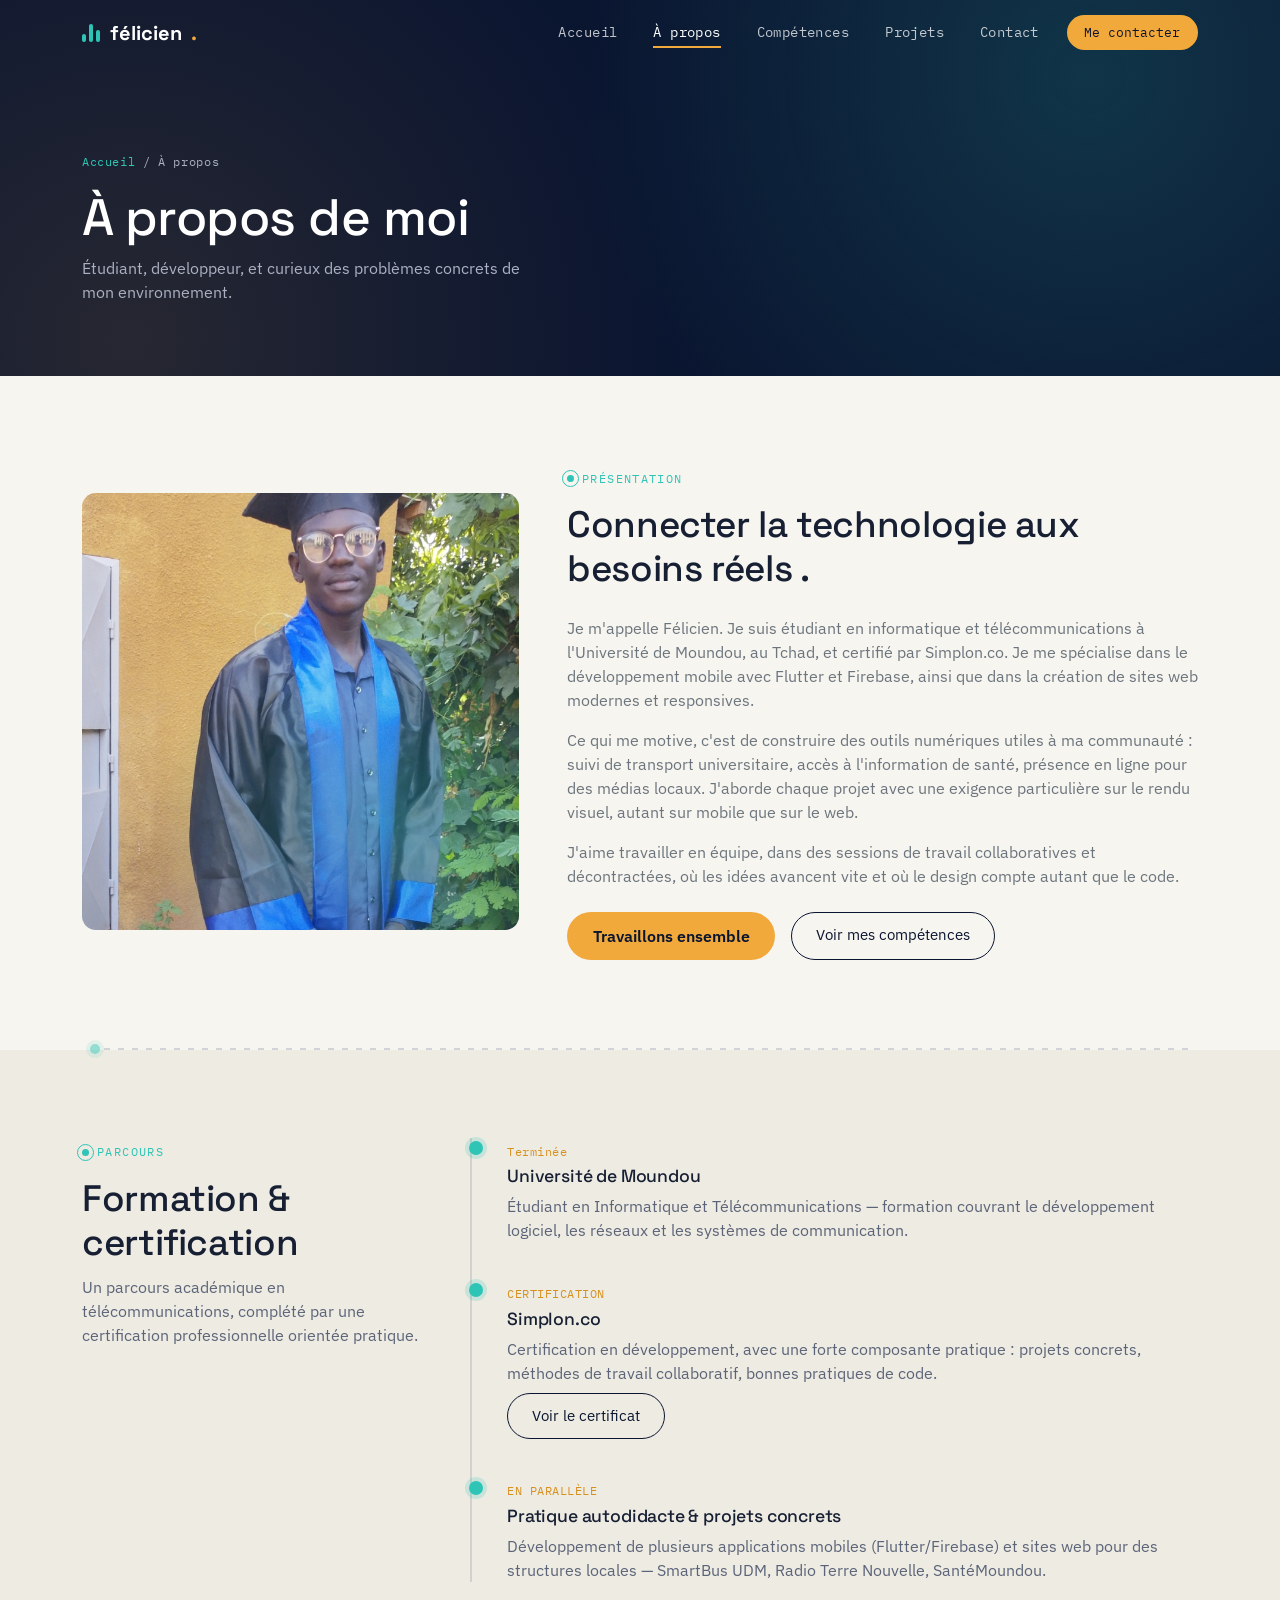
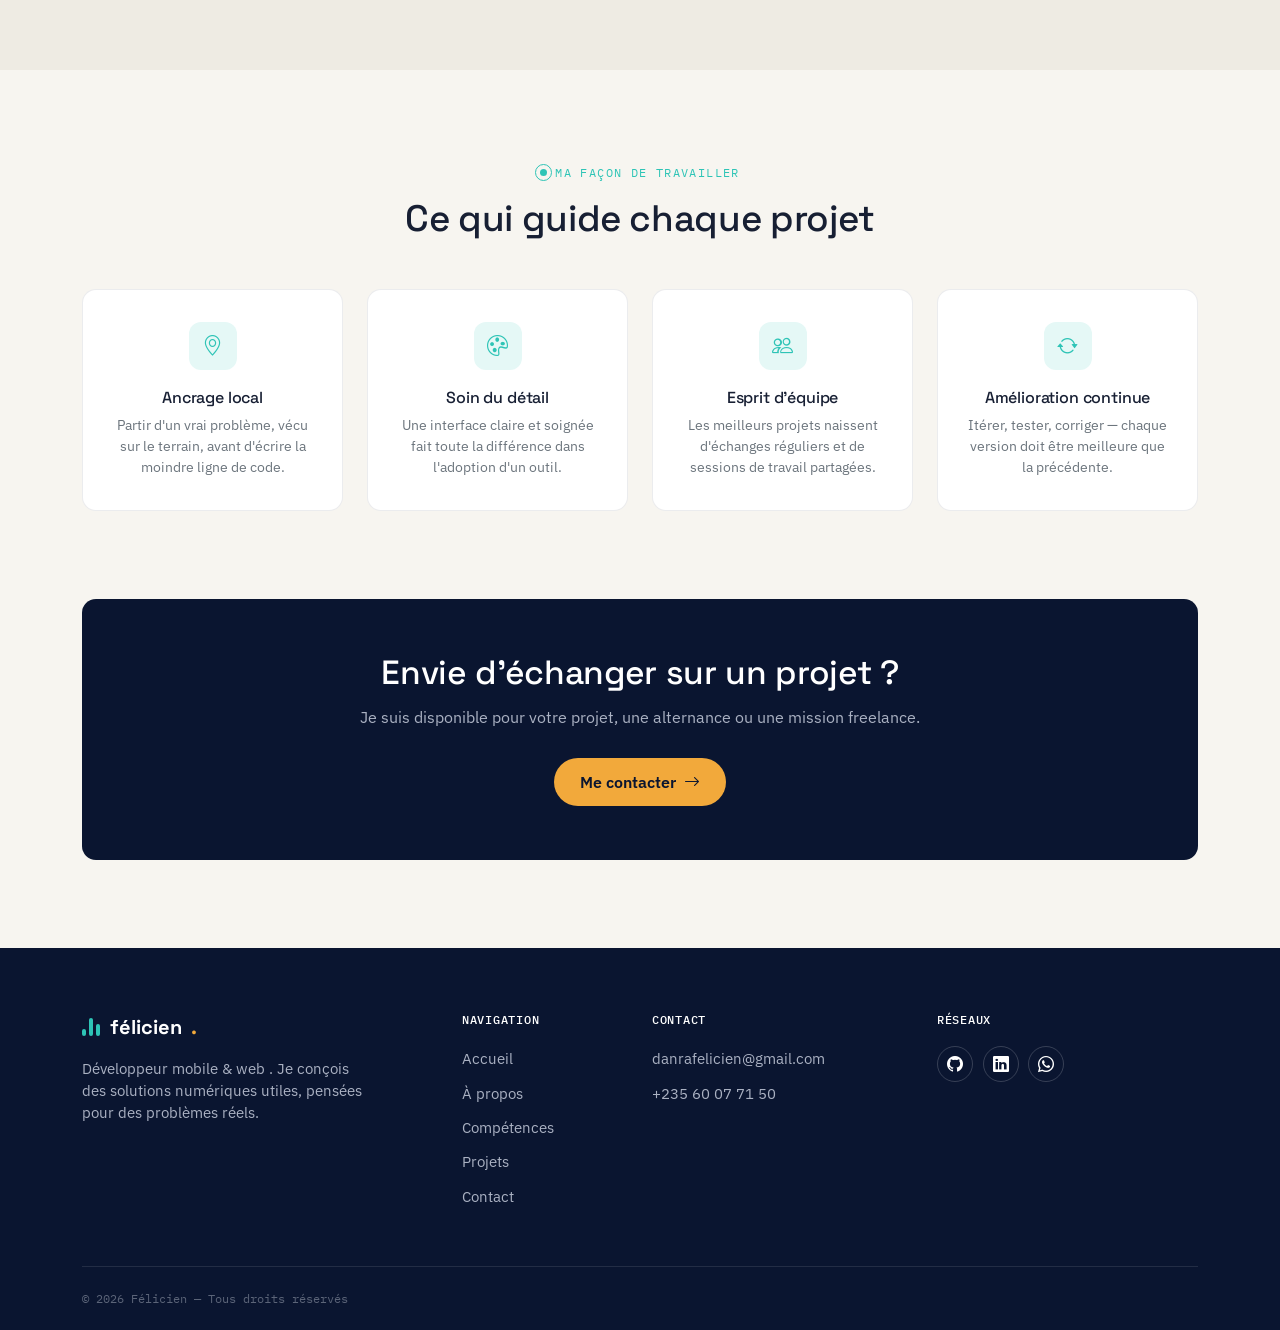
==== a-propos.html @ 2912dfcc "Réorganiser le portfolio pour GitHub Pages" ====
<!DOCTYPE html>
<html lang="fr">
<head>
<meta charset="UTF-8">
<meta name="viewport" content="width=device-width, initial-scale=1.0">
<title>À propos — Félicien | Portfolio</title>
<meta name="description" content="Parcours, formation et approche de Félicien, développeur mobile & web, étudiant en informatique et télécommunications à l'Université de Moundou, certifié Simplon.co.">

<link rel="preconnect" href="https://fonts.googleapis.com">
<link rel="preconnect" href="https://fonts.gstatic.com" crossorigin>
<link href="https://fonts.googleapis.com/css2?family=Space+Grotesk:wght@500;600;700&family=IBM+Plex+Sans:wght@400;500;600&family=IBM+Plex+Mono:wght@400;500&display=swap" rel="stylesheet">
<link rel="stylesheet" href="https://cdn.jsdelivr.net/npm/bootstrap-icons@1.11.3/font/bootstrap-icons.css">
<link rel="stylesheet" href="https://cdn.jsdelivr.net/npm/bootstrap@5.3.3/dist/css/bootstrap.min.css">
<link rel="stylesheet" href="css/style.css">
</head>
<body>
<a href="#main" class="skip-link">Aller au contenu</a>

<!-- ===== NAVBAR ===== -->
<nav class="navbar navbar-expand-lg site-nav">
  <div class="container">
    <a class="brand" href="index.html">
      <span class="bars" aria-hidden="true"><span></span><span></span><span></span></span>
      félicien<span class="dot-period">.</span>
    </a>
    <button class="navbar-toggler" type="button" data-bs-toggle="collapse" data-bs-target="#mainNav" aria-controls="mainNav" aria-expanded="false" aria-label="Ouvrir le menu">
      <i class="bi bi-list"></i>
    </button>
    <div class="collapse navbar-collapse justify-content-end" id="mainNav">
      <ul class="navbar-nav align-items-lg-center gap-1">
        <li class="nav-item"><a class="nav-link" href="index.html">Accueil</a></li>
        <li class="nav-item"><a class="nav-link" href="a-propos.html">À propos</a></li>
        <li class="nav-item"><a class="nav-link" href="competences.html">Compétences</a></li>
        <li class="nav-item"><a class="nav-link" href="projets.html">Projets</a></li>
        <li class="nav-item"><a class="nav-link" href="contact.html">Contact</a></li>
        <li class="nav-item ms-lg-2 mt-2 mt-lg-0">
          <a class="btn btn-nav-cta" href="contact.html">Me contacter</a>
        </li>
      </ul>
    </div>
  </div>
</nav>

<main id="main">
  <!-- ===== HEADER DE PAGE ===== -->
  <header class="page-header">
    <div class="container">
      <p class="breadcrumb-mono mb-3"><a href="index.html">Accueil</a> / À propos</p>
      <h1>À propos de moi</h1>
      <p>Étudiant, développeur, et curieux des problèmes concrets de mon environnement.</p>
    </div>
  </header>

  <!-- ===== BIO ===== -->
  <section>
    <div class="container">
      <div class="row g-5 align-items-center">
        <div class="col-lg-5 reveal">
          <div class="about-photo">
           
                 <img src="assets/photo.jpg" alt="Félicien" class="w-100 h-100" style="object-fit:cover;"> 
          </div>
        </div>
        <div class="col-lg-7 reveal">
          <span class="eyebrow"><span class="dot"></span>Présentation</span>
          <h2 class="section-title mb-4">Connecter la technologie aux besoins réels .</h2>
          <p class="text-secondary mb-3">Je m'appelle Félicien. Je suis étudiant en informatique et télécommunications à l'Université de Moundou, au Tchad, et certifié par Simplon.co. Je me spécialise dans le développement mobile avec Flutter et Firebase, ainsi que dans la création de sites web modernes et responsives.</p>
          <p class="text-secondary mb-3">Ce qui me motive, c'est de construire des outils numériques utiles à ma communauté : suivi de transport universitaire, accès à l'information de santé, présence en ligne pour des médias locaux. J'aborde chaque projet avec une exigence particulière sur le rendu visuel, autant sur mobile que sur le web.</p>
          <p class="text-secondary mb-4">J'aime travailler en équipe, dans des sessions de travail collaboratives et décontractées, où les idées avancent vite et où le design compte autant que le code.</p>
          <div class="d-flex flex-wrap gap-3">
            <a href="contact.html" class="btn btn-primary-amber">Travaillons ensemble</a>
            <a href="competences.html" class="btn btn-outline-navy">Voir mes compétences</a>
          </div>
        </div>
      </div>
    </div>
  </section>

  <div class="transmission-line"><span class="pulse-dot"></span></div>

  <!-- ===== PARCOURS / TIMELINE ===== -->
  <section class="bg-paper-dim">
    <div class="container">
      <div class="row g-5">
        <div class="col-lg-4 reveal">
          <span class="eyebrow"><span class="dot"></span>Parcours</span>
          <h2 class="section-title">Formation &amp; certification</h2>
          <p class="section-sub">Un parcours académique en télécommunications, complété par une certification professionnelle orientée pratique.</p>
        </div>
        <div class="col-lg-8 reveal">
          <div class="timeline">
            <div class="timeline-item">
              <span class="period">Terminée</span>
              <h3>Université de Moundou</h3>
              <p>Étudiant en Informatique et Télécommunications — formation couvrant le développement logiciel, les réseaux et les systèmes de communication.</p>
            </div>
            <div class="timeline-item">
              <span class="period">CERTIFICATION</span>
              <h3>Simplon.co</h3>
              <p>Certification en développement, avec une forte composante pratique : projets concrets, méthodes de travail collaboratif, bonnes pratiques de code.</p>
              <button class="btn btn-outline-navy mt-2" onclick="window.open('certificat.html', '_blank')">Voir le certificat</button>
            </div>
            <div class="timeline-item">
              <span class="period">EN PARALLÈLE</span>
              <h3>Pratique autodidacte &amp; projets concrets</h3>
              <p>Développement de plusieurs applications mobiles (Flutter/Firebase) et sites web pour des structures locales — SmartBus UDM, Radio Terre Nouvelle, SantéMoundou.</p>
            </div>
          </div>
        </div>
      </div>
    </div>
  </section>

  <!-- ===== APPROCHE / VALEURS ===== -->
  <section>
    <div class="container">
      <div class="text-center mb-5 reveal">
        <span class="eyebrow justify-content-center"><span class="dot"></span>Ma façon de travailler</span>
        <h2 class="section-title">Ce qui guide chaque projet</h2>
      </div>
      <div class="row g-4">
        <div class="col-md-6 col-lg-3 reveal">
          <div class="card-value h-100 text-center">
            <div class="icon-wrap mx-auto"><i class="bi bi-geo-alt"></i></div>
            <h3 class="h6">Ancrage local</h3>
            <p class="small text-secondary mb-0">Partir d'un vrai problème, vécu sur le terrain, avant d'écrire la moindre ligne de code.</p>
          </div>
        </div>
        <div class="col-md-6 col-lg-3 reveal">
          <div class="card-value h-100 text-center">
            <div class="icon-wrap mx-auto"><i class="bi bi-palette"></i></div>
            <h3 class="h6">Soin du détail</h3>
            <p class="small text-secondary mb-0">Une interface claire et soignée fait toute la différence dans l'adoption d'un outil.</p>
          </div>
        </div>
        <div class="col-md-6 col-lg-3 reveal">
          <div class="card-value h-100 text-center">
            <div class="icon-wrap mx-auto"><i class="bi bi-people"></i></div>
            <h3 class="h6">Esprit d'équipe</h3>
            <p class="small text-secondary mb-0">Les meilleurs projets naissent d'échanges réguliers et de sessions de travail partagées.</p>
          </div>
        </div>
        <div class="col-md-6 col-lg-3 reveal">
          <div class="card-value h-100 text-center">
            <div class="icon-wrap mx-auto"><i class="bi bi-arrow-repeat"></i></div>
            <h3 class="h6">Amélioration continue</h3>
            <p class="small text-secondary mb-0">Itérer, tester, corriger — chaque version doit être meilleure que la précédente.</p>
          </div>
        </div>
      </div>
    </div>
  </section>

  <!-- ===== CTA FINAL ===== -->
  <section class="pt-0">
    <div class="container">
      <div class="cta-band reveal">
        <h2>Envie d'échanger sur un projet ?</h2>
        <p>Je suis disponible pour votre projet, une alternance ou une mission freelance.</p>
        <a href="contact.html" class="btn btn-primary-amber">Me contacter <i class="bi bi-arrow-right ms-1"></i></a>
      </div>
    </div>
  </section>
</main>

<!-- ===== FOOTER ===== -->
<footer class="site-footer">
  <div class="container">
    <div class="row g-4">
      <div class="col-lg-4">
        <div class="brand">
          <span class="bars" aria-hidden="true"><span></span><span></span><span></span></span>
          félicien<span class="dot-period">.</span>
        </div>
        <p>Développeur mobile &amp; web . Je conçois des solutions numériques utiles, pensées pour des problèmes réels.</p>
      </div>
      <div class="col-lg-2 col-6">
        <h5>Navigation</h5>
        <ul>
          <li><a href="index.html">Accueil</a></li>
          <li><a href="a-propos.html">À propos</a></li>
          <li><a href="competences.html">Compétences</a></li>
          <li><a href="projets.html">Projets</a></li>
          <li><a href="contact.html">Contact</a></li>
        </ul>
      </div>
      <div class="col-lg-3 col-6">
        <h5>Contact</h5>
        <ul>
          <li><a href="mailto:felicien@example.com">danrafelicien@gmail.com</a></li>
          <li><a href="tel:+23560077150">+235 60 07 71 50</a></li>
        </ul>
      </div>
      <div class="col-lg-3">
        <h5>Réseaux</h5>
        <div class="footer-social">
          <a href="#" aria-label="GitHub"><i class="bi bi-github"></i></a>
          <a href="#" aria-label="LinkedIn"><i class="bi bi-linkedin"></i></a>
          <a href="#" aria-label="WhatsApp"><i class="bi bi-whatsapp"></i></a>
        </div>
      </div>
    </div>
    <div class="footer-bottom">
      <span>© <span class="current-year"></span> Félicien — Tous droits réservés</span>
    </div>
  </div>
</footer>

<script src="https://cdn.jsdelivr.net/npm/bootstrap@5.3.3/dist/js/bootstrap.bundle.min.js"></script>
<script src="js/script.js"></script>
</body>
</html>
---- css/style.css ----
/* ===================================================================
   PORTFOLIO — Design system
   Thème : "signal" — clin d'œil aux télécoms, au GPS temps réel et à
   la radio communautaire. Navy profond + ambre + sarcelle "signal".
=================================================================== */

:root{
  /* Couleurs */
  --navy-900:#0a1530;
  --navy-800:#101d3f;
  --navy-700:#172955;
  --paper:#f7f5f0;
  --paper-dim:#eeebe3;
  --ink:#171f33;
  --slate-500:#5b6478;
  --slate-300:#aab1c2;
  --amber:#f2a93b;
  --amber-dark:#d6911f;
  --signal:#2ec4b6;
  --signal-soft:#2ec4b633;
  --danger:#e0633f;

  /* Typo */
  --font-display:'Space Grotesk', sans-serif;
  --font-body:'IBM Plex Sans', sans-serif;
  --font-mono:'IBM Plex Mono', monospace;

  --radius:14px;
  --radius-sm:8px;
  --shadow-soft:0 20px 50px -20px rgba(10,21,48,0.35);
}

*{box-sizing:border-box;}
html{scroll-behavior:smooth;}
body{
  font-family:var(--font-body);
  color:var(--ink);
  background:var(--paper);
  -webkit-font-smoothing:antialiased;
  overflow-x:hidden;
}
h1,h2,h3,h4,.font-display{font-family:var(--font-display); letter-spacing:-0.01em;}
.font-mono{font-family:var(--font-mono);}

a{text-decoration:none;}
::selection{background:var(--amber); color:var(--navy-900);}

.text-amber{color:var(--amber);}
.text-signal{color:var(--signal);}
.bg-navy{background:var(--navy-900);}

/* Skip link (accessibilité) */
.skip-link{
  position:absolute; left:-999px; top:0; background:var(--amber); color:var(--navy-900);
  padding:.5rem 1rem; z-index:2000; border-radius:0 0 8px 0; font-family:var(--font-mono); font-size:.85rem;
}
.skip-link:focus{left:0;}

:focus-visible{outline:2px solid var(--signal); outline-offset:3px;}

/* ---------- Eyebrow / badge "signal" ---------- */
.eyebrow{
  display:inline-flex; align-items:center; gap:.5rem;
  font-family:var(--font-mono); font-size:.72rem; letter-spacing:.12em; text-transform:uppercase;
  color:var(--signal); margin-bottom:1rem;
}
.eyebrow .dot{
  width:7px; height:7px; border-radius:50%; background:var(--signal); position:relative; flex:none;
}
.eyebrow .dot::after{
  content:''; position:absolute; inset:-5px; border-radius:50%; border:1px solid var(--signal);
  animation:pulse-ring 2.2s ease-out infinite;
}
@keyframes pulse-ring{
  0%{transform:scale(.5); opacity:.9;}
  100%{transform:scale(2.2); opacity:0;}
}
@media (prefers-reduced-motion:reduce){
  .eyebrow .dot::after{animation:none; display:none;}
}

/* ---------- NAVBAR ---------- */
.site-nav{
  position:fixed; top:0; left:0; right:0; z-index:1000;
  padding:.9rem 0;
  background:transparent;
  transition:background .35s ease, padding .35s ease, box-shadow .35s ease;
}
.site-nav.scrolled{
  background:rgba(10,21,48,0.92);
  backdrop-filter:blur(10px);
  padding:.55rem 0;
  box-shadow:0 10px 30px -15px rgba(0,0,0,.5);
}
.brand{
  display:flex; align-items:center; gap:.6rem;
  font-family:var(--font-display); font-weight:700; font-size:1.25rem;
  color:#fff;
}
.brand .bars{display:flex; align-items:flex-end; gap:3px; height:18px;}
.brand .bars span{
  width:4px; background:var(--signal); border-radius:2px;
  animation:bar-bounce 1.4s ease-in-out infinite;
}
.brand .bars span:nth-child(1){height:40%; animation-delay:0s;}
.brand .bars span:nth-child(2){height:100%; animation-delay:.18s;}
.brand .bars span:nth-child(3){height:65%; animation-delay:.36s;}
@keyframes bar-bounce{
  0%,100%{transform:scaleY(.5);}
  50%{transform:scaleY(1);}
}
.brand .dot-period{color:var(--amber);}

.site-nav .nav-link{
  font-family:var(--font-mono); font-size:.85rem; letter-spacing:.03em;
  color:rgba(255,255,255,.75) !important;
  padding:.5rem 1rem !important; position:relative;
}
.site-nav .nav-link::after{
  content:''; position:absolute; left:1rem; right:1rem; bottom:.15rem; height:2px;
  background:var(--amber); transform:scaleX(0); transform-origin:left; transition:transform .25s ease;
}
.site-nav .nav-link:hover, .site-nav .nav-link.active{color:#fff !important;}
.site-nav .nav-link:hover::after, .site-nav .nav-link.active::after{transform:scaleX(1);}
.site-nav .btn-nav-cta{
  font-family:var(--font-mono); font-size:.82rem;
  background:var(--amber); color:var(--navy-900); border:none;
  padding:.5rem 1.1rem; border-radius:50px; transition:transform .2s ease, background .2s ease;
}
.site-nav .btn-nav-cta:hover{background:#fff; transform:translateY(-2px);}
.navbar-toggler{border:none; padding:0;}
.navbar-toggler:focus{box-shadow:none;}
.navbar-toggler .bi{color:#fff; font-size:1.6rem;}

/* ---------- PAGE HEADER (sous-pages) ---------- */
.page-header{
  background:var(--navy-900);
  background-image:
    radial-gradient(circle at 85% 20%, rgba(46,196,182,.18), transparent 45%),
    radial-gradient(circle at 10% 90%, rgba(242,169,59,.12), transparent 45%);
  color:#fff;
  padding:9.5rem 0 4.5rem;
  position:relative;
  overflow:hidden;
}
.page-header h1{font-size:clamp(2.1rem, 4vw, 3.2rem); margin-bottom:.5rem;}
.page-header p{color:var(--slate-300); max-width:46ch; margin:0;}
.page-header .breadcrumb-mono{
  font-family:var(--font-mono); font-size:.78rem; color:var(--slate-300); letter-spacing:.05em;
}
.page-header .breadcrumb-mono a{color:var(--signal);}

/* ---------- HERO (accueil) ---------- */
.hero{
  background:var(--navy-900);
  background-image:
    radial-gradient(circle at 80% 10%, rgba(46,196,182,.20), transparent 40%),
    radial-gradient(circle at 0% 100%, rgba(242,169,59,.14), transparent 45%);
  color:#fff;
  padding:10.5rem 0 6rem;
  position:relative;
  overflow:hidden;
}
.hero h1{
  font-size:clamp(2.3rem, 5vw, 3.6rem);
  line-height:1.12;
}
.hero .lead-text{color:var(--slate-300); font-size:1.08rem; max-width:46ch;}
.hero-stats{display:flex; gap:2.2rem; margin-top:2.5rem; flex-wrap:wrap;}
.hero-stats .stat-num{font-family:var(--font-display); font-size:1.7rem; color:var(--amber);}
.hero-stats .stat-label{font-family:var(--font-mono); font-size:.72rem; color:var(--slate-300); letter-spacing:.04em;}

/* Graphique "signal" radar dans le hero */
.signal-art{position:relative; width:100%; height:360px; display:flex; align-items:center; justify-content:center;}
.signal-art svg{width:100%; height:100%; max-width:380px;}
.signal-art .ring{
  fill:none; stroke:var(--signal); stroke-width:1.4; opacity:0;
  transform-origin:center;
  animation:radar-pulse 3.6s ease-out infinite;
}
.signal-art .ring.r2{animation-delay:1.2s;}
.signal-art .ring.r3{animation-delay:2.4s;}
@keyframes radar-pulse{
  0%{transform:scale(.35); opacity:.9;}
  85%{opacity:0;}
  100%{transform:scale(1); opacity:0;}
}
@media (prefers-reduced-motion:reduce){
  .signal-art .ring{animation:none; opacity:.35; transform:scale(.7);}
}

/* ---------- BOUTONS ---------- */
.btn-primary-amber{
  background:var(--amber); border:none; color:var(--navy-900); font-weight:600;
  padding:.75rem 1.6rem; border-radius:50px; transition:transform .2s ease, box-shadow .2s ease;
}
.btn-primary-amber:hover{transform:translateY(-2px); box-shadow:0 14px 30px -10px rgba(242,169,59,.5); color:var(--navy-900);}
.btn-outline-light-custom{
  border:1.5px solid rgba(255,255,255,.35); color:#fff; padding:.75rem 1.6rem; border-radius:50px;
  transition:border-color .2s ease, background .2s ease;
}
.btn-outline-light-custom:hover{border-color:#fff; background:rgba(255,255,255,.08); color:#fff;}
.btn-outline-navy{
  border:1.5px solid var(--navy-900); color:var(--navy-900); padding:.7rem 1.5rem; border-radius:50px;
  transition:all .2s ease; font-size:.92rem;
}
.btn-outline-navy:hover{background:var(--navy-900); color:#fff;}

/* ---------- SECTIONS GÉNÉRALES ---------- */
section{padding:5.5rem 0;}
.section-title{font-size:clamp(1.7rem, 3vw, 2.3rem); margin-bottom:.6rem;}
.section-sub{color:var(--slate-500); max-width:56ch;}
.bg-paper-dim{background:var(--paper-dim);}

/* Ligne "transmission" — séparateur signature, utilisé entre sections */
.transmission-line{
  position:relative; height:2px; background:repeating-linear-gradient(90deg, var(--slate-300) 0 6px, transparent 6px 14px);
  margin:0 auto; max-width:1100px; opacity:.5;
}
.transmission-line .pulse-dot{
  position:absolute; top:-4px; width:10px; height:10px; border-radius:50%; background:var(--signal);
  box-shadow:0 0 0 4px var(--signal-soft);
  animation:travel 6s linear infinite;
}
@keyframes travel{
  0%{left:0%;} 100%{left:100%;}
}
@media (prefers-reduced-motion:reduce){.transmission-line .pulse-dot{animation:none; left:50%;}}

/* ---------- CARTES ---------- */
.card-skill, .card-value, .card-project{
  background:#fff; border:1px solid rgba(10,21,48,.08); border-radius:var(--radius);
  transition:transform .25s ease, box-shadow .25s ease;
}
.card-skill:hover, .card-value:hover{transform:translateY(-4px); box-shadow:var(--shadow-soft);}

.card-value{padding:2rem 1.6rem;}
.card-value .icon-wrap{
  width:48px; height:48px; border-radius:12px; display:flex; align-items:center; justify-content:center;
  background:rgba(46,196,182,.12); color:var(--signal); font-size:1.3rem; margin-bottom:1.1rem;
}

.skill-group{margin-bottom:2.6rem;}
.skill-group h3{display:flex; align-items:center; gap:.6rem; font-size:1.15rem; margin-bottom:1.1rem;}
.skill-group h3 .bi{color:var(--signal);}
.chip-list{display:flex; flex-wrap:wrap; gap:.6rem;}
.chip{
  font-family:var(--font-mono); font-size:.82rem; padding:.5rem 1rem; border-radius:50px;
  background:#fff; border:1px solid rgba(10,21,48,.12); color:var(--ink);
  display:inline-flex; align-items:center; gap:.5rem; transition:border-color .2s, color .2s;
}
.chip .bi{color:var(--amber-dark); font-size:.95rem;}
.chip:hover{border-color:var(--signal); color:var(--signal);}

.softskill-row{display:flex; align-items:flex-start; gap:1rem; padding:1.1rem 0; border-bottom:1px solid rgba(10,21,48,.08);}
.softskill-row:last-child{border-bottom:none;}
.softskill-row .num{font-family:var(--font-mono); color:var(--amber-dark); font-size:.85rem; flex:none; width:28px;}

/* ---------- PROJETS ---------- */
.project-filters{display:flex; gap:.7rem; flex-wrap:wrap; margin-bottom:2.6rem;}
.filter-btn{
  font-family:var(--font-mono); font-size:.82rem; padding:.5rem 1.2rem; border-radius:50px;
  border:1.5px solid rgba(10,21,48,.15); background:#fff; color:var(--ink); cursor:pointer;
  transition:all .2s ease;
}
.filter-btn.active, .filter-btn:hover{background:var(--navy-900); color:#fff; border-color:var(--navy-900);}

.card-project{overflow:hidden;}
.project-thumb{
  height:190px; position:relative; display:flex; align-items:center; justify-content:center;
  color:#fff; font-family:var(--font-display); font-size:2.6rem; overflow:hidden;
}
.project-thumb::before{
  content:''; position:absolute; inset:0; opacity:.18;
  background-image:radial-gradient(circle, #fff 1px, transparent 1.4px);
  background-size:16px 16px;
}
.thumb-1{background:linear-gradient(135deg, #172955, #2ec4b6);}
.thumb-2{background:linear-gradient(135deg, #0a1530, #f2a93b);}
.thumb-3{background:linear-gradient(135deg, #172955, #e0633f);}

.status-pill{
  position:absolute; top:.9rem; right:.9rem; font-family:var(--font-mono); font-size:.7rem;
  background:rgba(10,21,48,.55); color:#fff; padding:.35rem .7rem; border-radius:50px;
  display:flex; align-items:center; gap:.4rem; backdrop-filter:blur(4px);
}
.status-pill .dot{width:6px; height:6px; border-radius:50%; background:var(--signal); flex:none;}

.card-project .body{padding:1.6rem;}
.card-project h3{font-size:1.25rem; margin-bottom:.5rem;}
.card-project p{color:var(--slate-500); font-size:.94rem;}
.tag-row{display:flex; gap:.5rem; flex-wrap:wrap; margin:1rem 0;}
.tag{font-family:var(--font-mono); font-size:.72rem; background:var(--paper-dim); padding:.3rem .7rem; border-radius:6px; color:var(--ink);}
.project-links{display:flex; gap:1.1rem; margin-top:.6rem;}
.project-links a{font-size:.86rem; color:var(--navy-900); font-weight:600; display:inline-flex; align-items:center; gap:.4rem;}
.project-links a:hover{color:var(--signal);}

/* ---------- TIMELINE (à propos) ---------- */
.timeline{position:relative; padding-left:2.2rem; border-left:2px solid rgba(10,21,48,.12);}
.timeline-item{position:relative; padding-bottom:2.4rem;}
.timeline-item:last-child{padding-bottom:0;}
.timeline-item::before{
  content:''; position:absolute; left:-2.36rem; top:.2rem; width:14px; height:14px; border-radius:50%;
  background:var(--signal); box-shadow:0 0 0 4px var(--signal-soft);
}
.timeline-item .period{font-family:var(--font-mono); font-size:.78rem; color:var(--amber-dark); letter-spacing:.04em;}
.timeline-item h3{font-size:1.1rem; margin:.3rem 0 .4rem;}
.timeline-item p{color:var(--slate-500); margin:0;}

.about-photo{
  aspect-ratio:1; border-radius:var(--radius); background:linear-gradient(160deg, var(--navy-800), var(--navy-900));
  display:flex; align-items:center; justify-content:center; position:relative; overflow:hidden;
}
.about-photo .initials{font-family:var(--font-display); font-size:5rem; color:#fff; opacity:.92;}
.about-photo::after{
  content:''; position:absolute; inset:0;
  background-image:radial-gradient(circle at 70% 75%, rgba(46,196,182,.35), transparent 50%);
}

/* ---------- CONTACT ---------- */
.contact-card{background:var(--navy-900); color:#fff; border-radius:var(--radius); padding:2.4rem; height:100%;}
.contact-card .row-item{display:flex; gap:1rem; align-items:flex-start; margin-bottom:1.6rem;}
.contact-card .row-item .bi{color:var(--signal); font-size:1.25rem; margin-top:.15rem;}
.contact-card .row-item small{display:block; font-family:var(--font-mono); color:var(--slate-300); font-size:.72rem; letter-spacing:.04em; margin-bottom:.15rem;}
.contact-card .social-row{display:flex; gap:.7rem; margin-top:1.8rem;}
.contact-card .social-row a{
  width:40px; height:40px; border-radius:50%; border:1px solid rgba(255,255,255,.25);
  display:flex; align-items:center; justify-content:center; color:#fff; transition:all .2s ease;
}
.contact-card .social-row a:hover{background:var(--signal); border-color:var(--signal); color:var(--navy-900);}

.form-control-custom{
  background:#fff; border:1.5px solid rgba(10,21,48,.15); border-radius:var(--radius-sm);
  padding:.75rem 1rem; font-size:.95rem;
}
.form-control-custom:focus{border-color:var(--signal); box-shadow:0 0 0 3px var(--signal-soft);}
.form-label-custom{font-family:var(--font-mono); font-size:.78rem; letter-spacing:.03em; color:var(--slate-500); margin-bottom:.4rem;}
.form-feedback{font-size:.8rem; color:var(--danger); display:none; margin-top:.3rem;}
.was-validated-field.is-invalid .form-control-custom{border-color:var(--danger);}
.was-validated-field.is-invalid .form-feedback{display:block;}
.alert-success-custom{
  background:rgba(46,196,182,.12); border:1px solid var(--signal); color:#0d6d63;
  border-radius:var(--radius-sm); padding:1rem 1.2rem; display:none; align-items:center; gap:.7rem; font-size:.92rem;
}

/* ---------- CTA bande avant footer ---------- */
.cta-band{
  background:var(--navy-900); color:#fff; border-radius:var(--radius); padding:3.4rem 2.5rem;
  position:relative; overflow:hidden; text-align:center;
}
.cta-band h2{font-size:clamp(1.6rem, 3vw, 2.1rem); margin-bottom:.7rem;}
.cta-band p{color:var(--slate-300); margin-bottom:1.8rem;}

/* ---------- FOOTER ---------- */
.site-footer{background:var(--navy-900); color:var(--slate-300); padding:4rem 0 0;}
.site-footer h5{color:#fff; font-family:var(--font-mono); font-size:.78rem; letter-spacing:.06em; text-transform:uppercase; margin-bottom:1.2rem;}
.site-footer .brand{margin-bottom:1rem;}
.site-footer p{font-size:.92rem; max-width:32ch;}
.site-footer ul{list-style:none; padding:0; margin:0;}
.site-footer ul li{margin-bottom:.65rem;}
.site-footer ul a{color:var(--slate-300); font-size:.92rem; transition:color .2s ease;}
.site-footer ul a:hover{color:var(--signal);}
.footer-bottom{
  border-top:1px solid rgba(255,255,255,.1); margin-top:3rem; padding:1.4rem 0;
  display:flex; justify-content:space-between; flex-wrap:wrap; gap:.6rem;
  font-family:var(--font-mono); font-size:.76rem; color:var(--slate-500);
}
.footer-social{display:flex; gap:.6rem;}
.footer-social a{
  width:36px; height:36px; border-radius:50%; border:1px solid rgba(255,255,255,.18);
  display:flex; align-items:center; justify-content:center; color:#fff; transition:all .2s ease;
}
.footer-social a:hover{background:var(--signal); border-color:var(--signal); color:var(--navy-900);}

/* ---------- REVEAL ON SCROLL ---------- */
.reveal{opacity:0; transform:translateY(18px); transition:opacity .6s ease, transform .6s ease;}
.reveal.visible{opacity:1; transform:translateY(0);}
@media (prefers-reduced-motion:reduce){.reveal{opacity:1; transform:none; transition:none;}}

/* ---------- RESPONSIVE ---------- */
@media (max-width:991.98px){
  .site-nav.scrolled, .site-nav{background:rgba(10,21,48,.97);}
  .hero{padding-top:8.5rem;}
  .signal-art{height:240px; margin-top:2rem;}
  section{padding:4rem 0;}
}
@media (max-width:575.98px){
  .hero-stats{gap:1.4rem;}
  .cta-band{padding:2.4rem 1.4rem;}
}
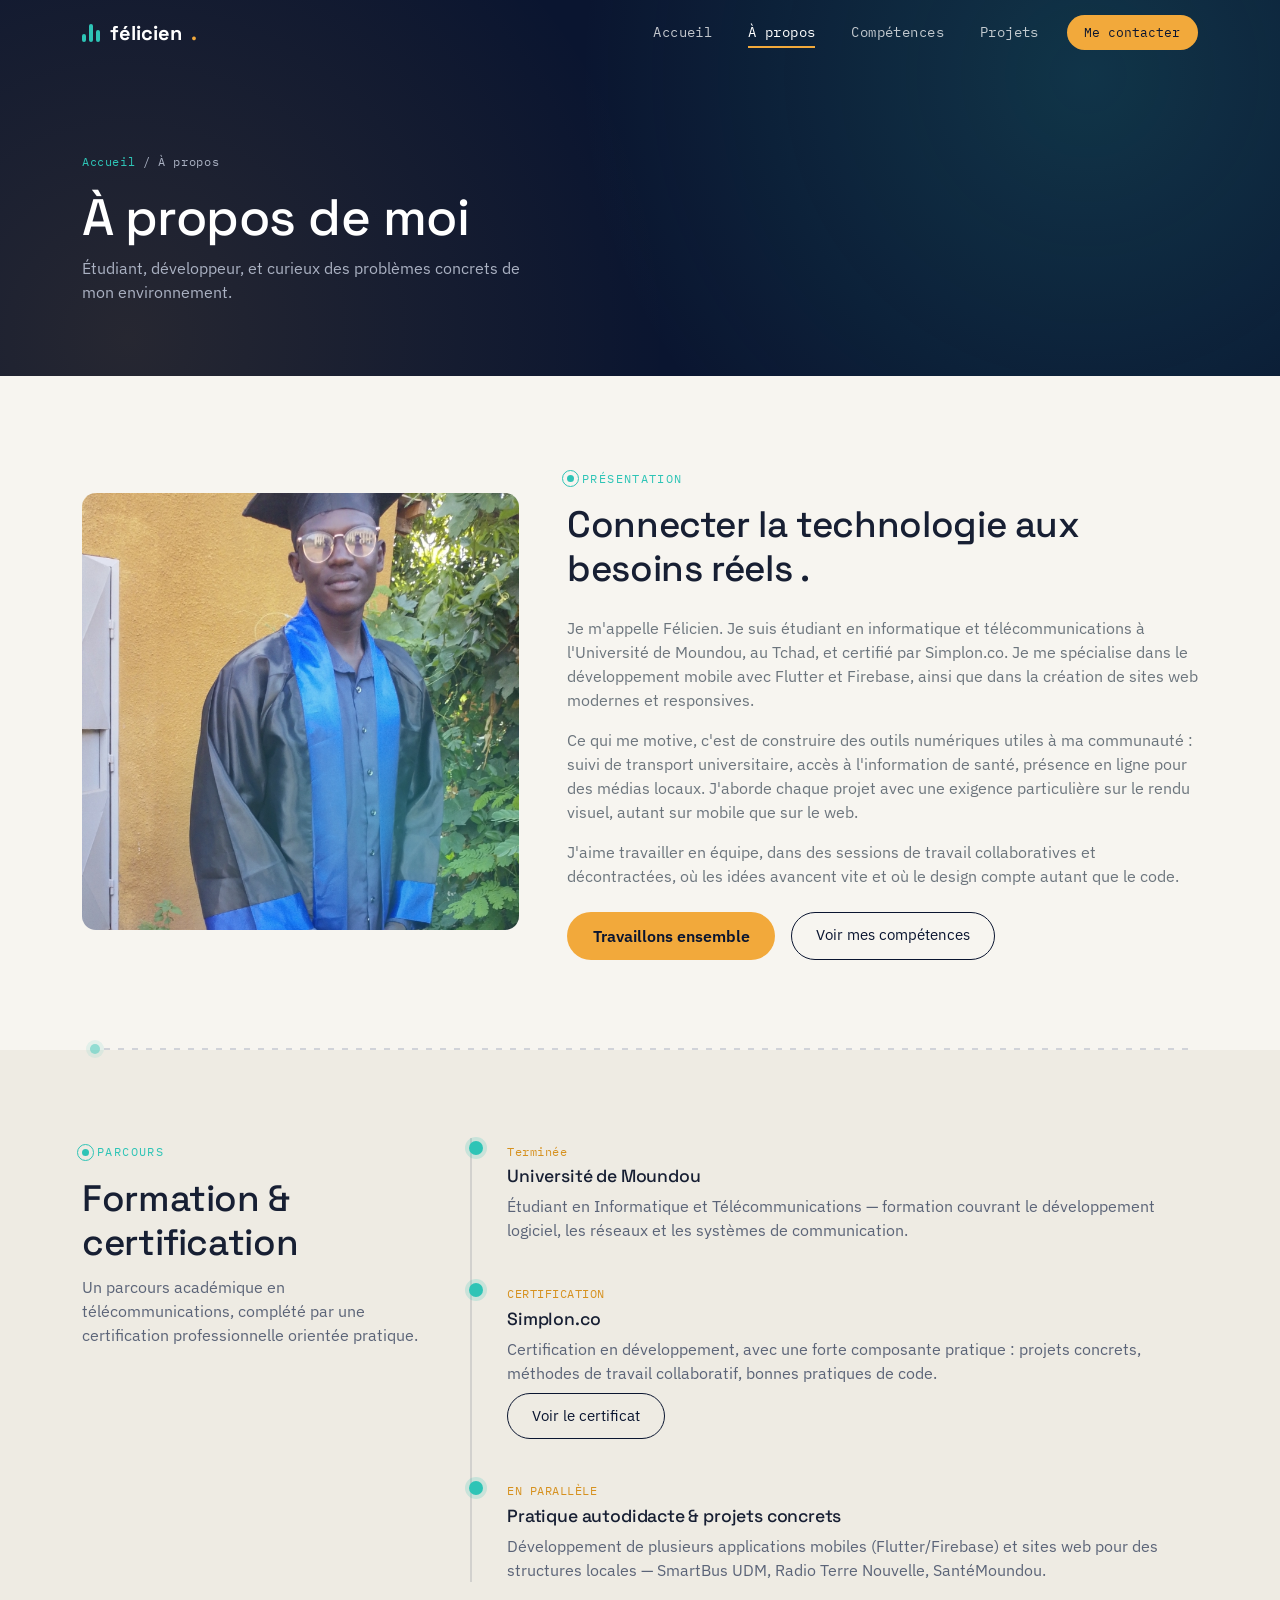
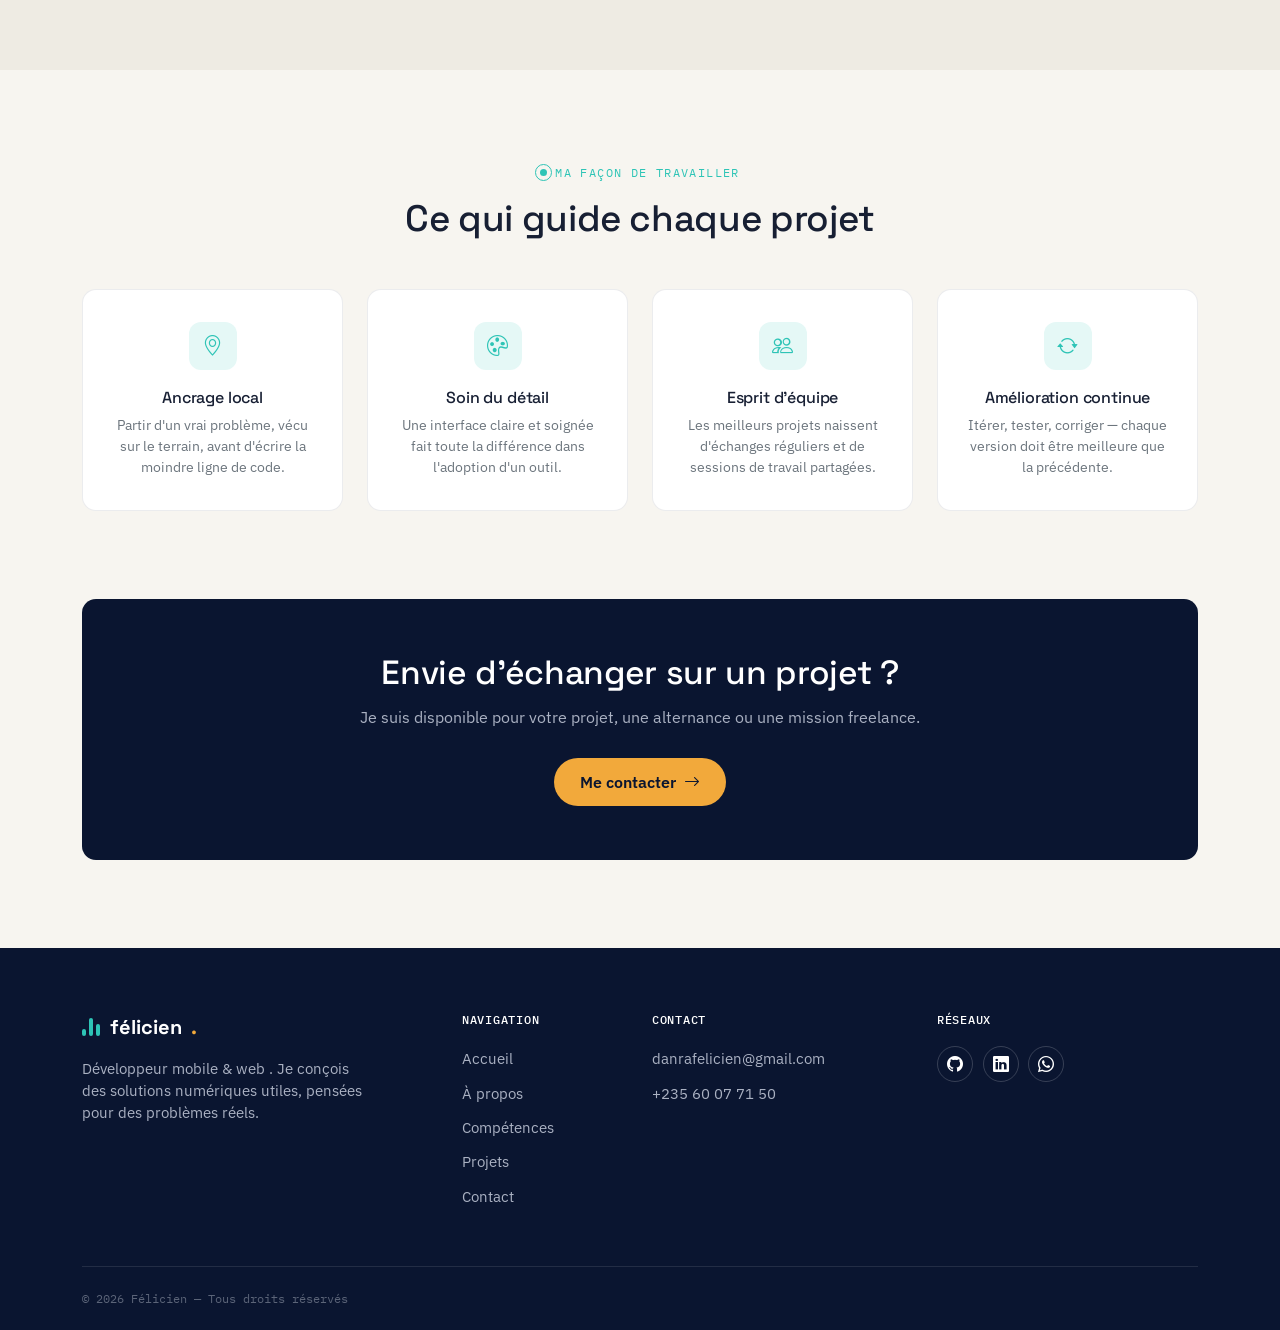
==== commit 9f4c660d: "ajustement de plus" ====
--- a/a-propos.html
+++ b/a-propos.html
@@ -32,7 +32,6 @@
         <li class="nav-item"><a class="nav-link" href="a-propos.html">À propos</a></li>
         <li class="nav-item"><a class="nav-link" href="competences.html">Compétences</a></li>
         <li class="nav-item"><a class="nav-link" href="projets.html">Projets</a></li>
-        <li class="nav-item"><a class="nav-link" href="contact.html">Contact</a></li>
         <li class="nav-item ms-lg-2 mt-2 mt-lg-0">
           <a class="btn btn-nav-cta" href="contact.html">Me contacter</a>
         </li>
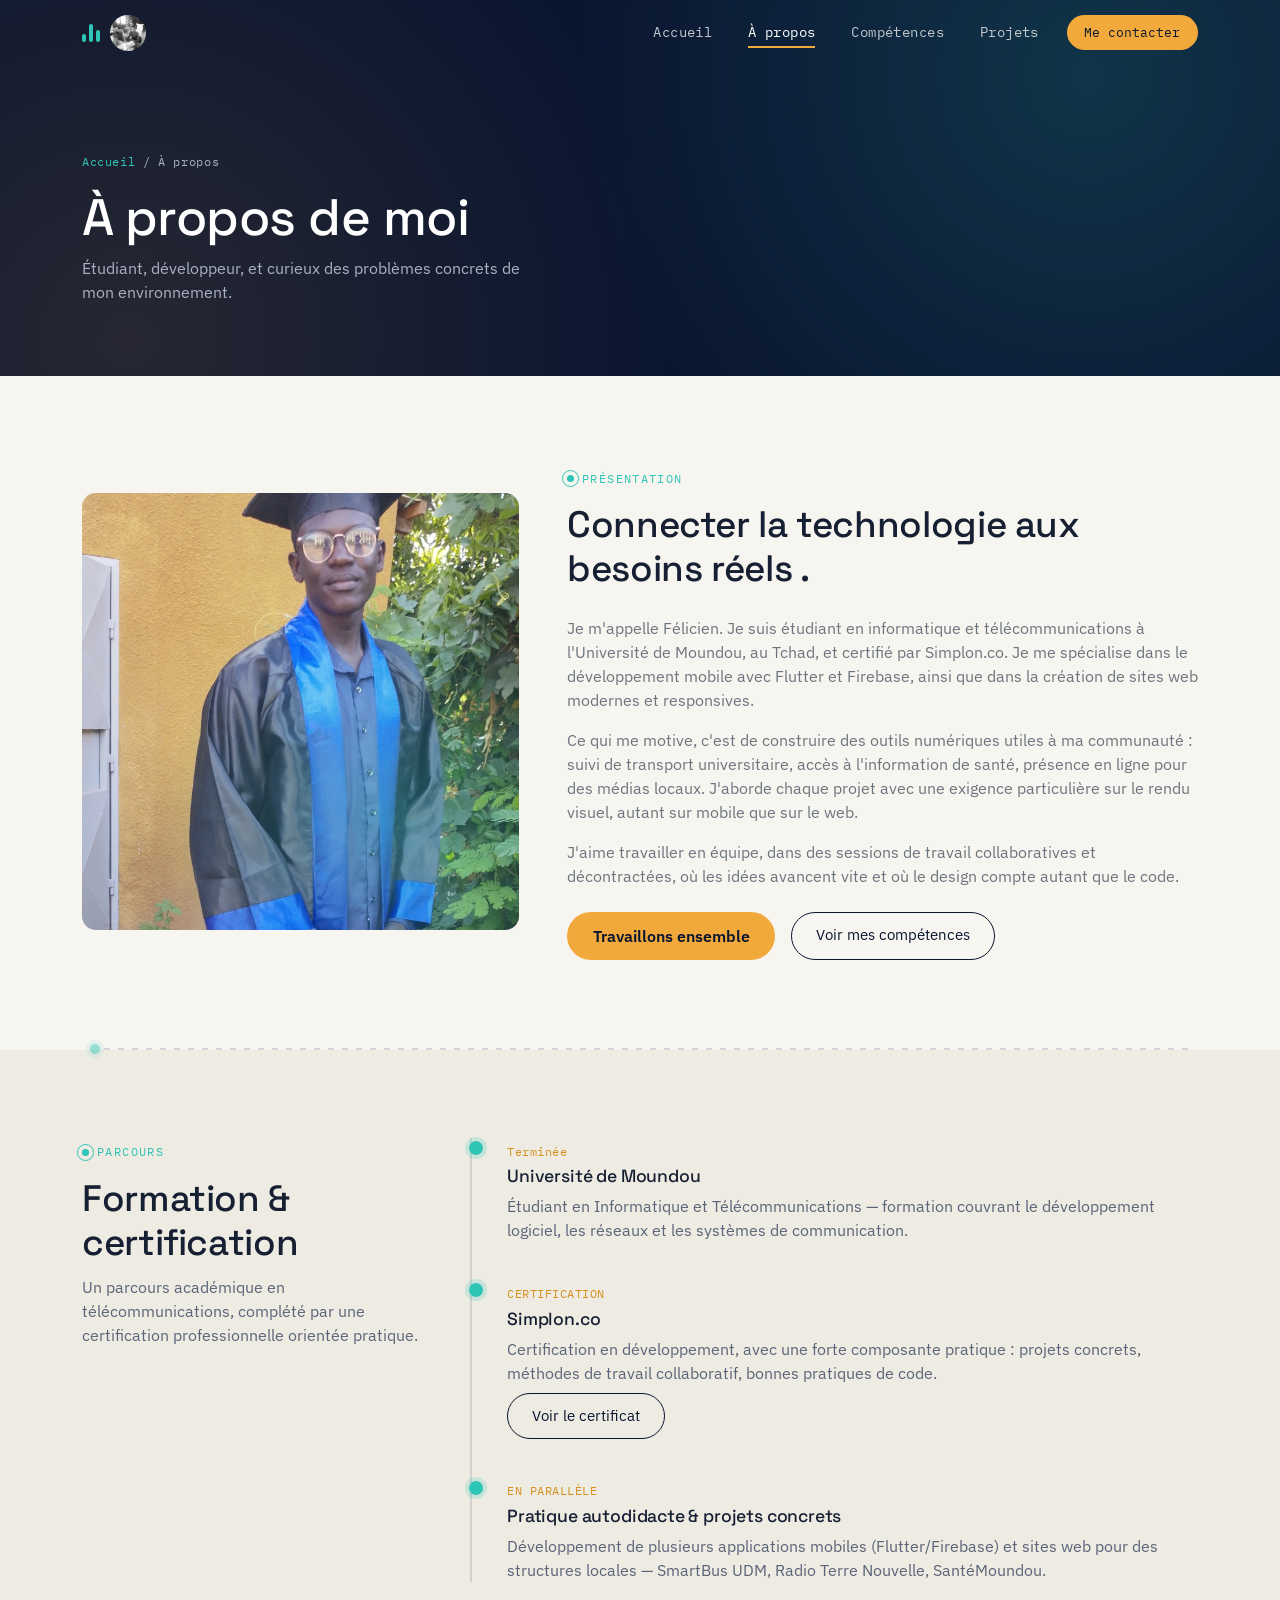
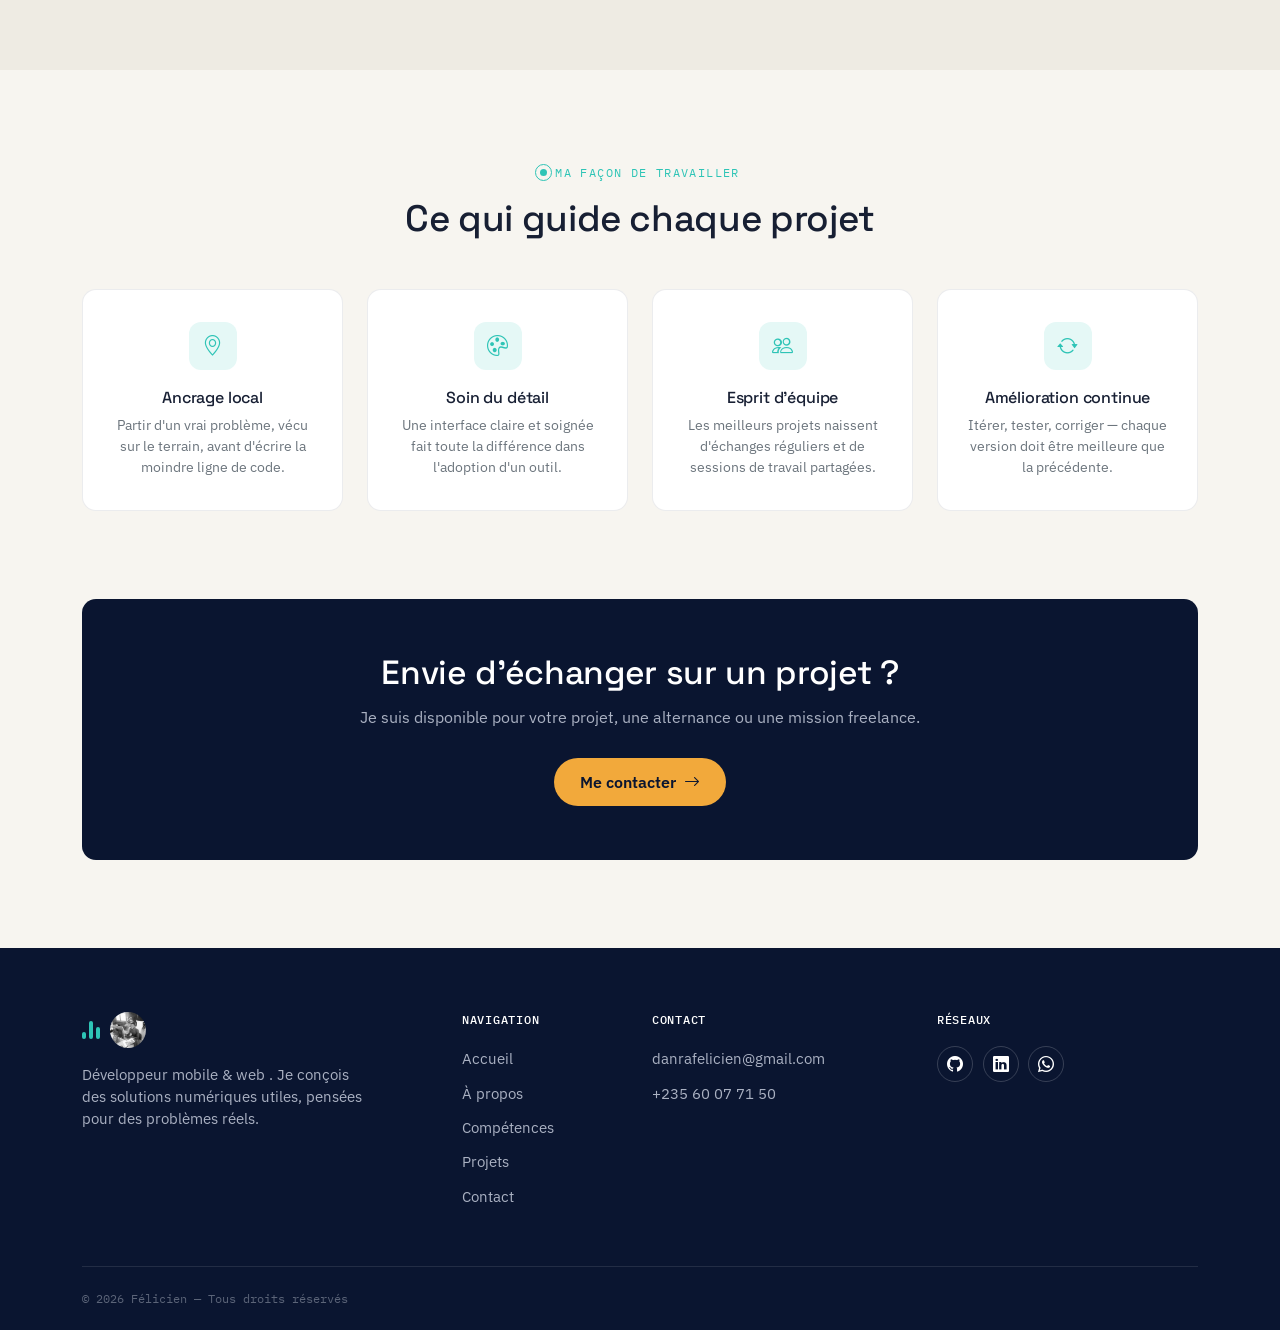
==== commit 86e5c254: "responsive" ====
--- a/a-propos.html
+++ b/a-propos.html
@@ -19,10 +19,14 @@
 <!-- ===== NAVBAR ===== -->
 <nav class="navbar navbar-expand-lg site-nav">
   <div class="container">
-    <a class="brand" href="index.html">
-      <span class="bars" aria-hidden="true"><span></span><span></span><span></span></span>
-      félicien<span class="dot-period">.</span>
-    </a>
+<a class="brand" href="index.html">
+            <span class="bars" aria-hidden="true"><span></span><span></span><span></span></span>
+
+  <span class="logo">
+
+    <img src="assets/danra.jpeg" alt="Logo de Félicien" class="brand-logo">
+  </span>
+</a>
     <button class="navbar-toggler" type="button" data-bs-toggle="collapse" data-bs-target="#mainNav" aria-controls="mainNav" aria-expanded="false" aria-label="Ouvrir le menu">
       <i class="bi bi-list"></i>
     </button>
@@ -169,8 +173,11 @@
       <div class="col-lg-4">
         <div class="brand">
           <span class="bars" aria-hidden="true"><span></span><span></span><span></span></span>
-          félicien<span class="dot-period">.</span>
-        </div>
+
+  <span class="logo">
+
+    <img src="assets/danra.jpeg" alt="Logo de Félicien" class="brand-logo">
+  </span>        </div>
         <p>Développeur mobile &amp; web . Je conçois des solutions numériques utiles, pensées pour des problèmes réels.</p>
       </div>
       <div class="col-lg-2 col-6">
@@ -193,9 +200,9 @@
       <div class="col-lg-3">
         <h5>Réseaux</h5>
         <div class="footer-social">
-          <a href="#" aria-label="GitHub"><i class="bi bi-github"></i></a>
-          <a href="#" aria-label="LinkedIn"><i class="bi bi-linkedin"></i></a>
-          <a href="#" aria-label="WhatsApp"><i class="bi bi-whatsapp"></i></a>
+          <a href="https://github.com/FELLICIEN/" aria-label="GitHub"><i class="bi bi-github"></i></a>
+          <a href="https://www.linkedin.com/in/f%C3%A9licien-danra-dakamla-63059936b/" aria-label="LinkedIn"><i class="bi bi-linkedin"></i></a>
+          <a href="https://wa.me/23560077150" aria-label="WhatsApp"><i class="bi bi-whatsapp"></i></a>
         </div>
       </div>
     </div>
--- a/css/style.css
+++ b/css/style.css
@@ -150,7 +150,57 @@
 }
 .page-header .breadcrumb-mono a{color:var(--signal);}
 
+
+.brand .logo{
+  display:inline-flex;
+  align-items:center;
+  justify-content:center;
+  width:36px;
+  height:36px;
+  border-radius:50%;
+  overflow:hidden;
+  flex:none;
+}
+.brand-logo{
+  width:100%;
+  height:100%;
+  object-fit:cover;
+  display:block;
+}
 /* ---------- HERO (accueil) ---------- */
+.signal-art {
+  position: relative;
+  width: 100%;
+  max-width: 500px;
+  margin: 0 auto;
+  aspect-ratio: 1 / 1;
+}
+
+.signal-photo {
+  position: absolute;
+  top: 50%;
+  left: 70%;
+  transform: translate(-50%, -50%);
+   width: 100%;     /* ← augmente cette valeur (était 56%) */
+  height: 150%; 
+  object-fit: cover;
+  border-radius:5%;
+  z-index: 1;
+  box-shadow: 0 0 0 3px rgba(242, 169, 59, 0.45),
+              0 12px 40px rgba(0, 0, 0, 0.35);
+}
+
+.signal-art svg {
+  position: relative;
+  z-index: 2;          /* les cercles flottent au-dessus de l'image */
+  width: 100%;
+  height: 100%;
+  display: block;
+  pointer-events: none;
+}
+
+
+
 .hero{
   background:var(--navy-900);
   background-image:
@@ -383,8 +433,27 @@
   .hero{padding-top:8.5rem;}
   .signal-art{height:240px; margin-top:2rem;}
   section{padding:4rem 0;}
-}
+
+  .signal-photo {
+    margin-bottom: 2rem;
+    margin-top: 3rem;
+    top: 50%;
+    left: 50%;
+    transform: translate(-50%, -50%);
+    width: 75%;
+    height: 150%;
+  }
+}
+
 @media (max-width:575.98px){
   .hero-stats{gap:1.4rem;}
   .cta-band{padding:2.4rem 1.4rem;}
-}
+
+  .signal-photo {
+    top: 43%;
+    left: 50%;
+    transform: translate(-50%, -50%);
+    width: 75%;
+    height: 140%;
+  }
+}
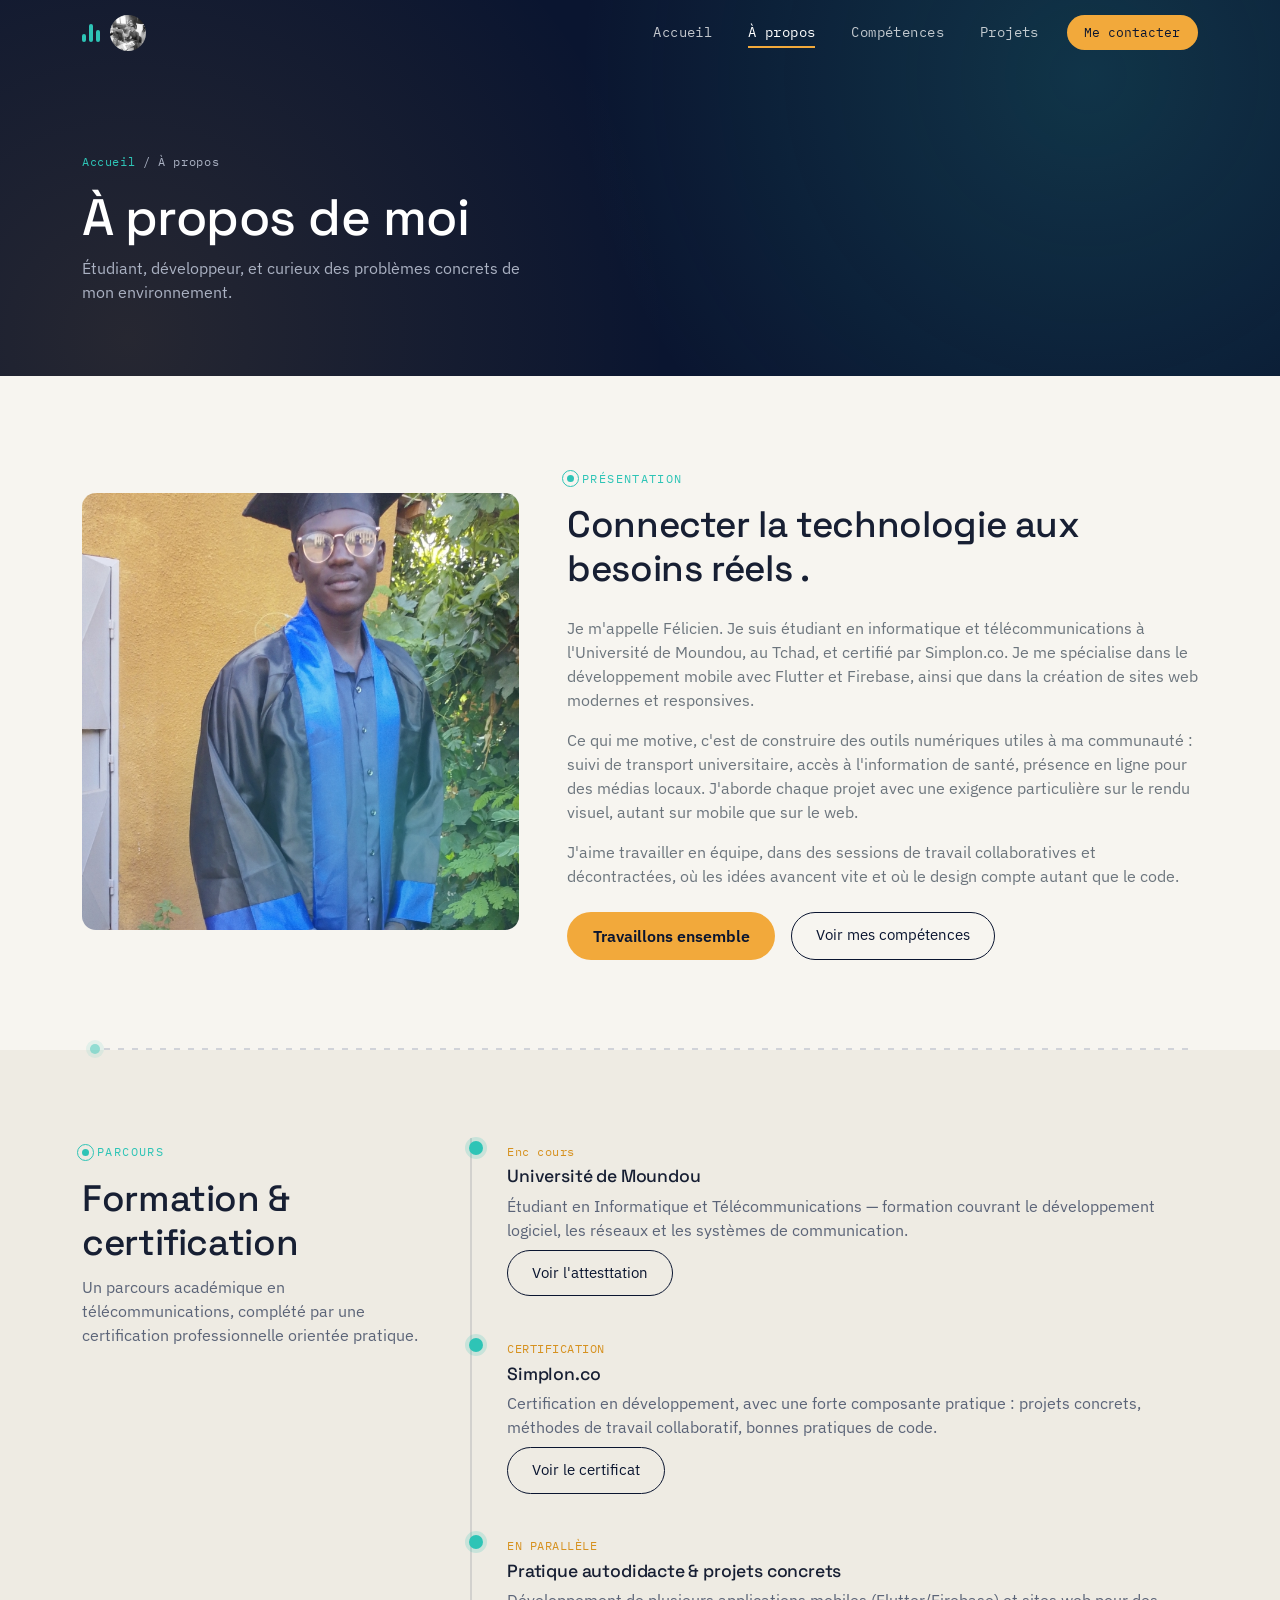
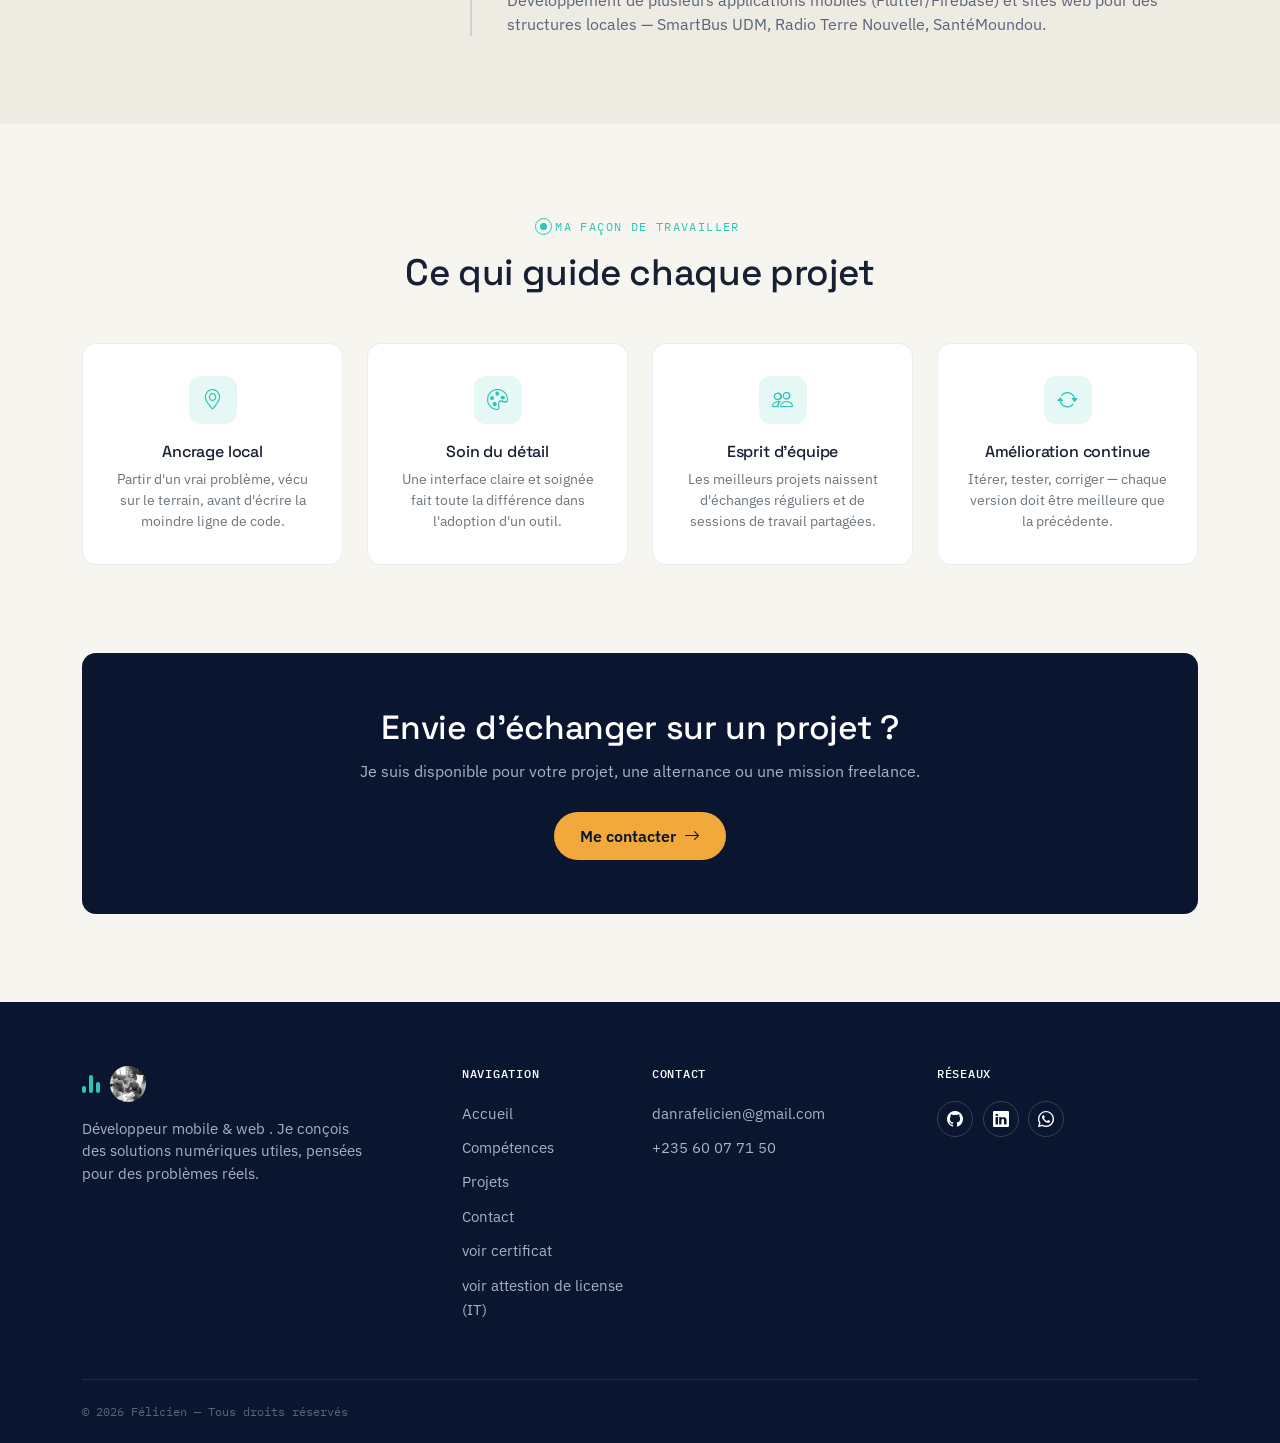
==== commit ec269648: "retouche" ====
--- a/a-propos.html
+++ b/a-propos.html
@@ -93,9 +93,11 @@
         <div class="col-lg-8 reveal">
           <div class="timeline">
             <div class="timeline-item">
-              <span class="period">Terminée</span>
+              <span class="period">Enc cours</span>
               <h3>Université de Moundou</h3>
               <p>Étudiant en Informatique et Télécommunications — formation couvrant le développement logiciel, les réseaux et les systèmes de communication.</p>
+              <button class="btn btn-outline-navy mt-2" onclick="window.open('attestation.html', '_blank')">Voir l'attesttation </button>
+
             </div>
             <div class="timeline-item">
               <span class="period">CERTIFICATION</span>
@@ -184,10 +186,11 @@
         <h5>Navigation</h5>
         <ul>
           <li><a href="index.html">Accueil</a></li>
-          <li><a href="a-propos.html">À propos</a></li>
           <li><a href="competences.html">Compétences</a></li>
           <li><a href="projets.html">Projets</a></li>
           <li><a href="contact.html">Contact</a></li>
+            <li><a href="certificat.html">voir  certificat</a></li>
+          <li><a href="attestation.html">voir attestion de license (IT)</a></li>
         </ul>
       </div>
       <div class="col-lg-3 col-6">
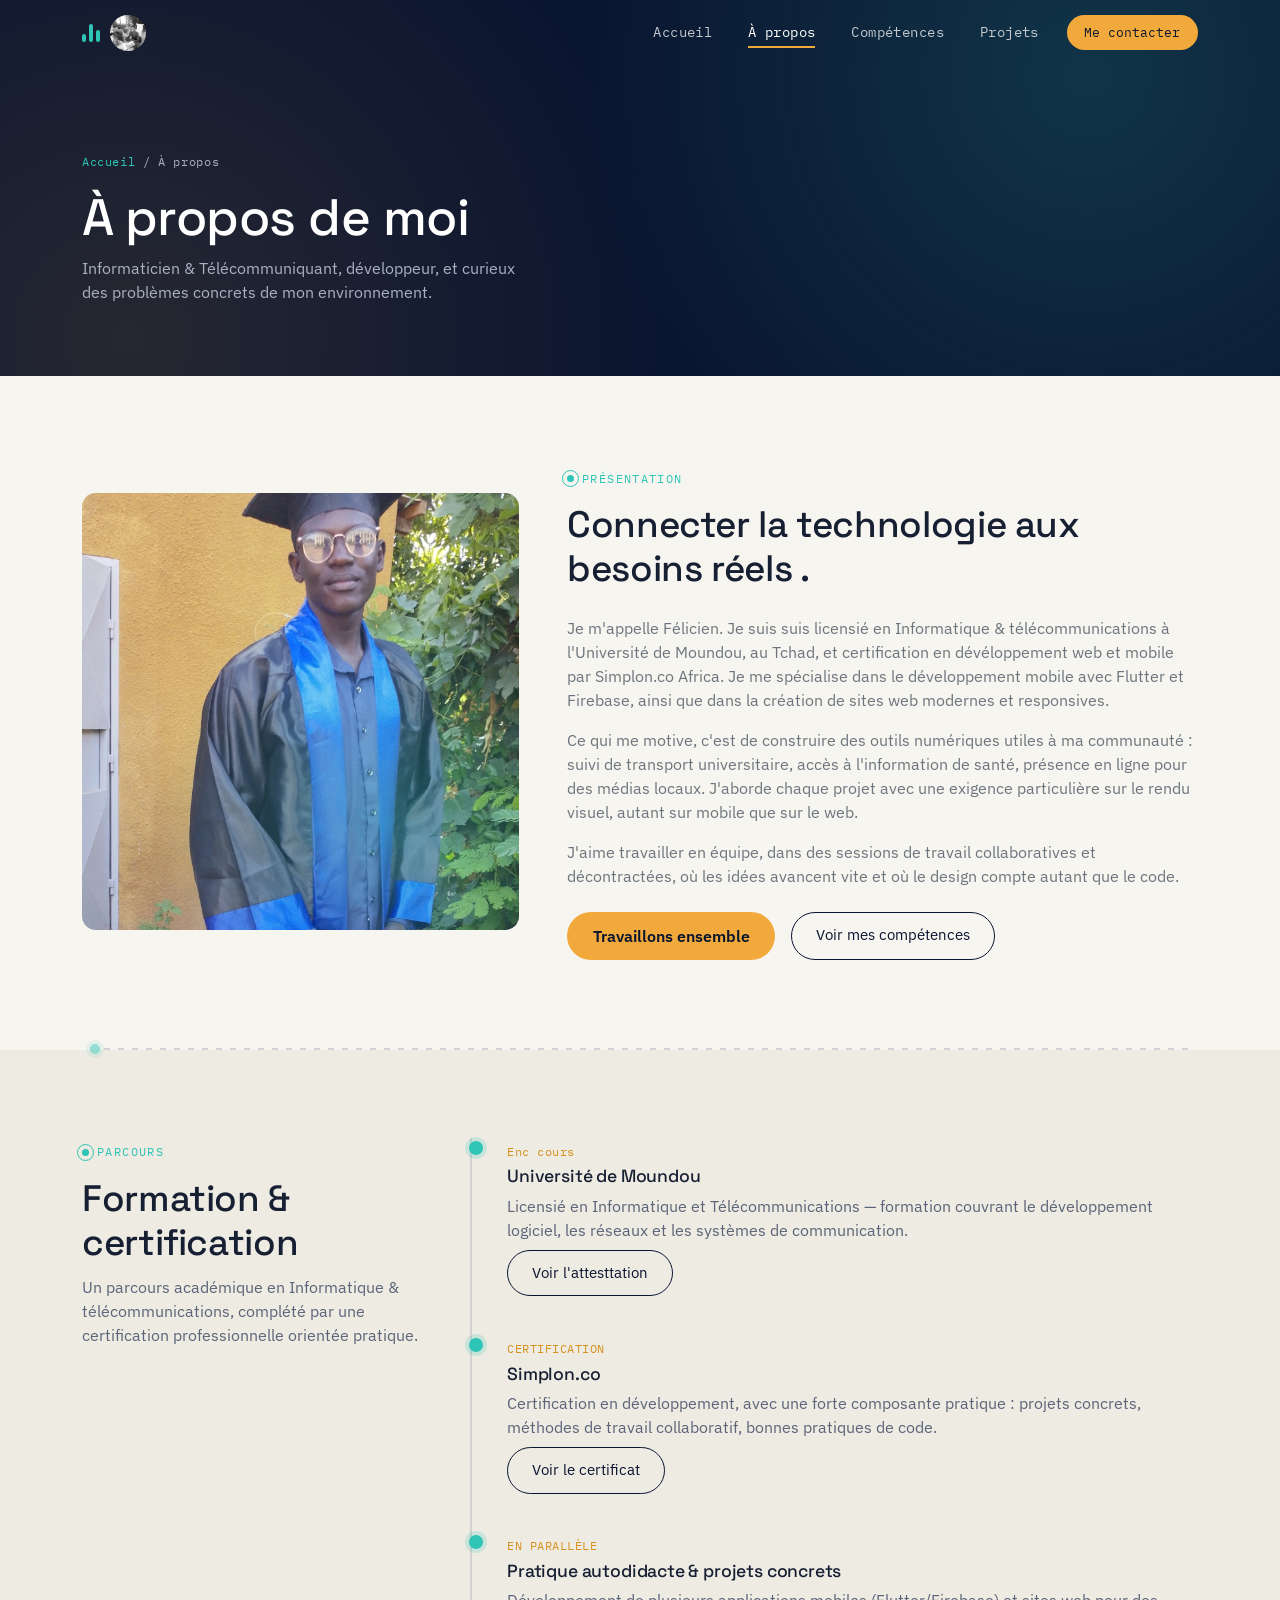
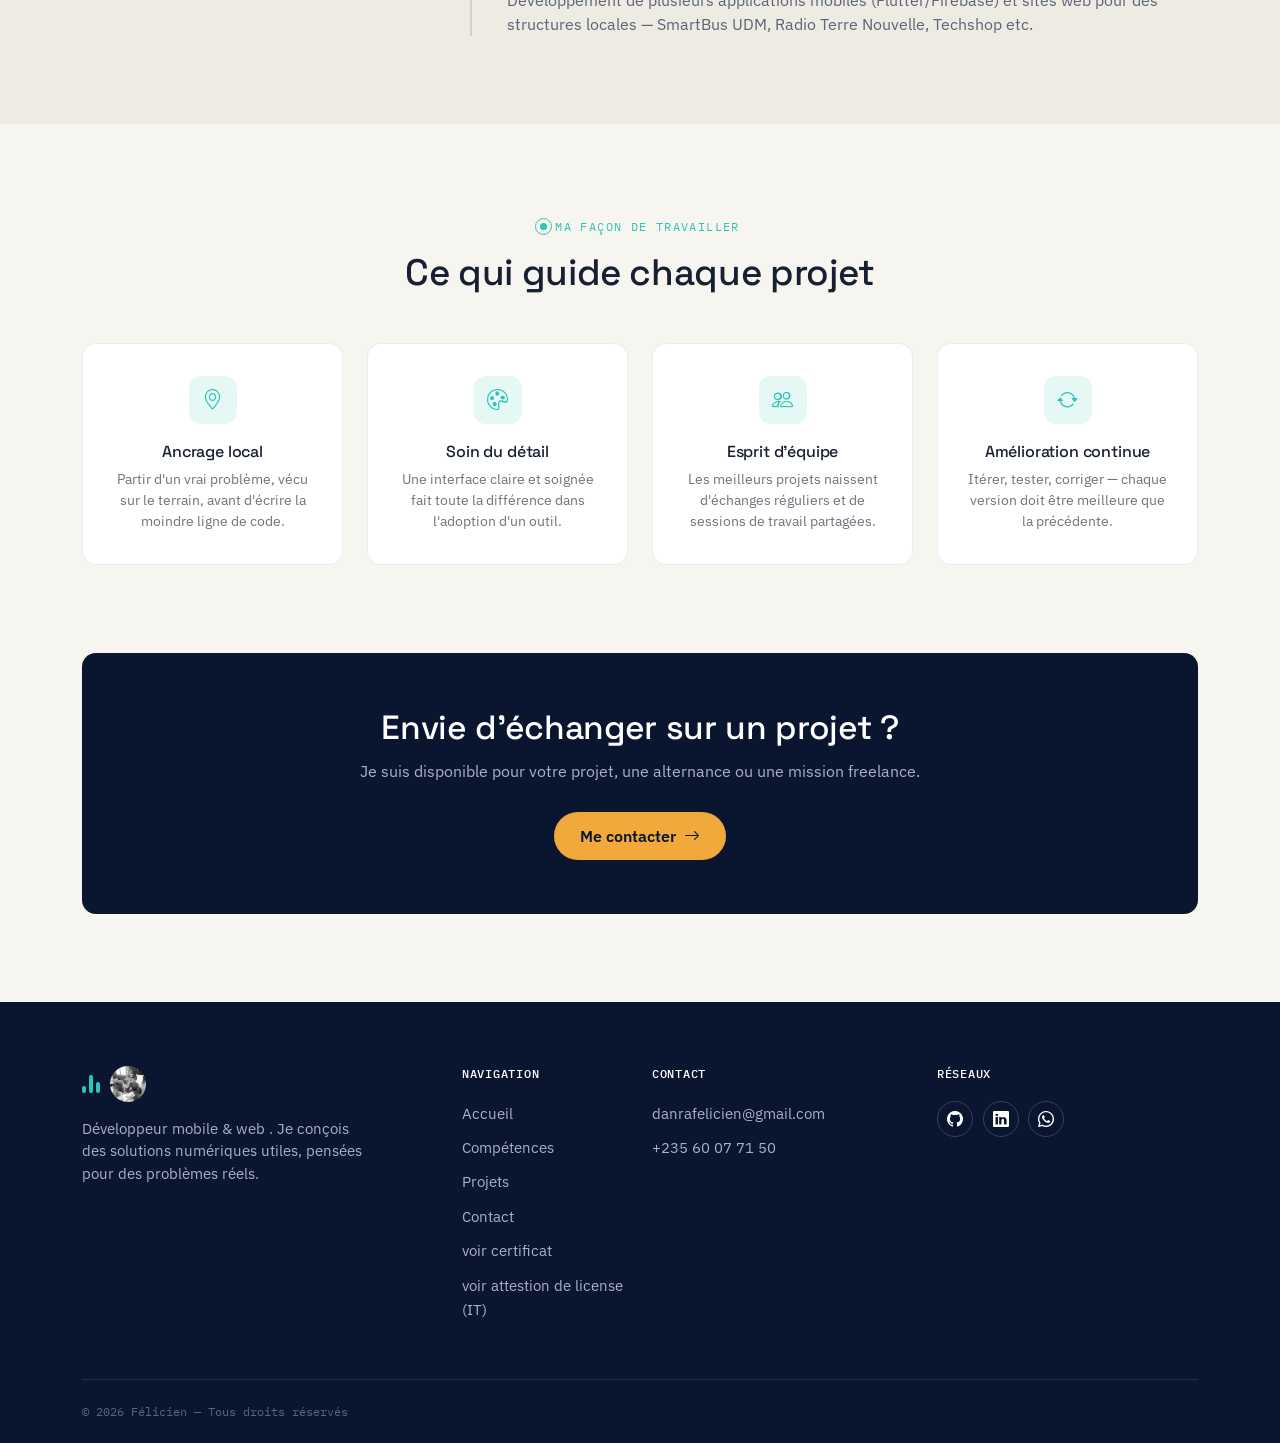
==== commit 7e6b4639: "ajustement" ====
--- a/a-propos.html
+++ b/a-propos.html
@@ -50,7 +50,7 @@
     <div class="container">
       <p class="breadcrumb-mono mb-3"><a href="index.html">Accueil</a> / À propos</p>
       <h1>À propos de moi</h1>
-      <p>Étudiant, développeur, et curieux des problèmes concrets de mon environnement.</p>
+      <p>Informaticien & Télécommuniquant, développeur, et curieux des problèmes concrets de mon environnement.</p>
     </div>
   </header>
 
@@ -67,7 +67,7 @@
         <div class="col-lg-7 reveal">
           <span class="eyebrow"><span class="dot"></span>Présentation</span>
           <h2 class="section-title mb-4">Connecter la technologie aux besoins réels .</h2>
-          <p class="text-secondary mb-3">Je m'appelle Félicien. Je suis étudiant en informatique et télécommunications à l'Université de Moundou, au Tchad, et certifié par Simplon.co. Je me spécialise dans le développement mobile avec Flutter et Firebase, ainsi que dans la création de sites web modernes et responsives.</p>
+          <p class="text-secondary mb-3">Je m'appelle Félicien. Je suis suis licensié en Informatique & télécommunications à l'Université de Moundou, au Tchad, et certification en dévéloppement web et mobile par Simplon.co Africa. Je me spécialise dans le développement mobile avec Flutter et Firebase, ainsi que dans la création de sites web modernes et responsives.</p>
           <p class="text-secondary mb-3">Ce qui me motive, c'est de construire des outils numériques utiles à ma communauté : suivi de transport universitaire, accès à l'information de santé, présence en ligne pour des médias locaux. J'aborde chaque projet avec une exigence particulière sur le rendu visuel, autant sur mobile que sur le web.</p>
           <p class="text-secondary mb-4">J'aime travailler en équipe, dans des sessions de travail collaboratives et décontractées, où les idées avancent vite et où le design compte autant que le code.</p>
           <div class="d-flex flex-wrap gap-3">
@@ -88,14 +88,14 @@
         <div class="col-lg-4 reveal">
           <span class="eyebrow"><span class="dot"></span>Parcours</span>
           <h2 class="section-title">Formation &amp; certification</h2>
-          <p class="section-sub">Un parcours académique en télécommunications, complété par une certification professionnelle orientée pratique.</p>
+          <p class="section-sub">Un parcours académique en Informatique & télécommunications, complété par une certification professionnelle orientée pratique.</p>
         </div>
         <div class="col-lg-8 reveal">
           <div class="timeline">
             <div class="timeline-item">
               <span class="period">Enc cours</span>
               <h3>Université de Moundou</h3>
-              <p>Étudiant en Informatique et Télécommunications — formation couvrant le développement logiciel, les réseaux et les systèmes de communication.</p>
+              <p>Licensié en Informatique et Télécommunications — formation couvrant le développement logiciel, les réseaux et les systèmes de communication.</p>
               <button class="btn btn-outline-navy mt-2" onclick="window.open('attestation.html', '_blank')">Voir l'attesttation </button>
 
             </div>
@@ -108,7 +108,7 @@
             <div class="timeline-item">
               <span class="period">EN PARALLÈLE</span>
               <h3>Pratique autodidacte &amp; projets concrets</h3>
-              <p>Développement de plusieurs applications mobiles (Flutter/Firebase) et sites web pour des structures locales — SmartBus UDM, Radio Terre Nouvelle, SantéMoundou.</p>
+              <p>Développement de plusieurs applications mobiles (Flutter/Firebase) et sites web pour des structures locales — SmartBus UDM, Radio Terre Nouvelle, Techshop etc.</p>
             </div>
           </div>
         </div>
